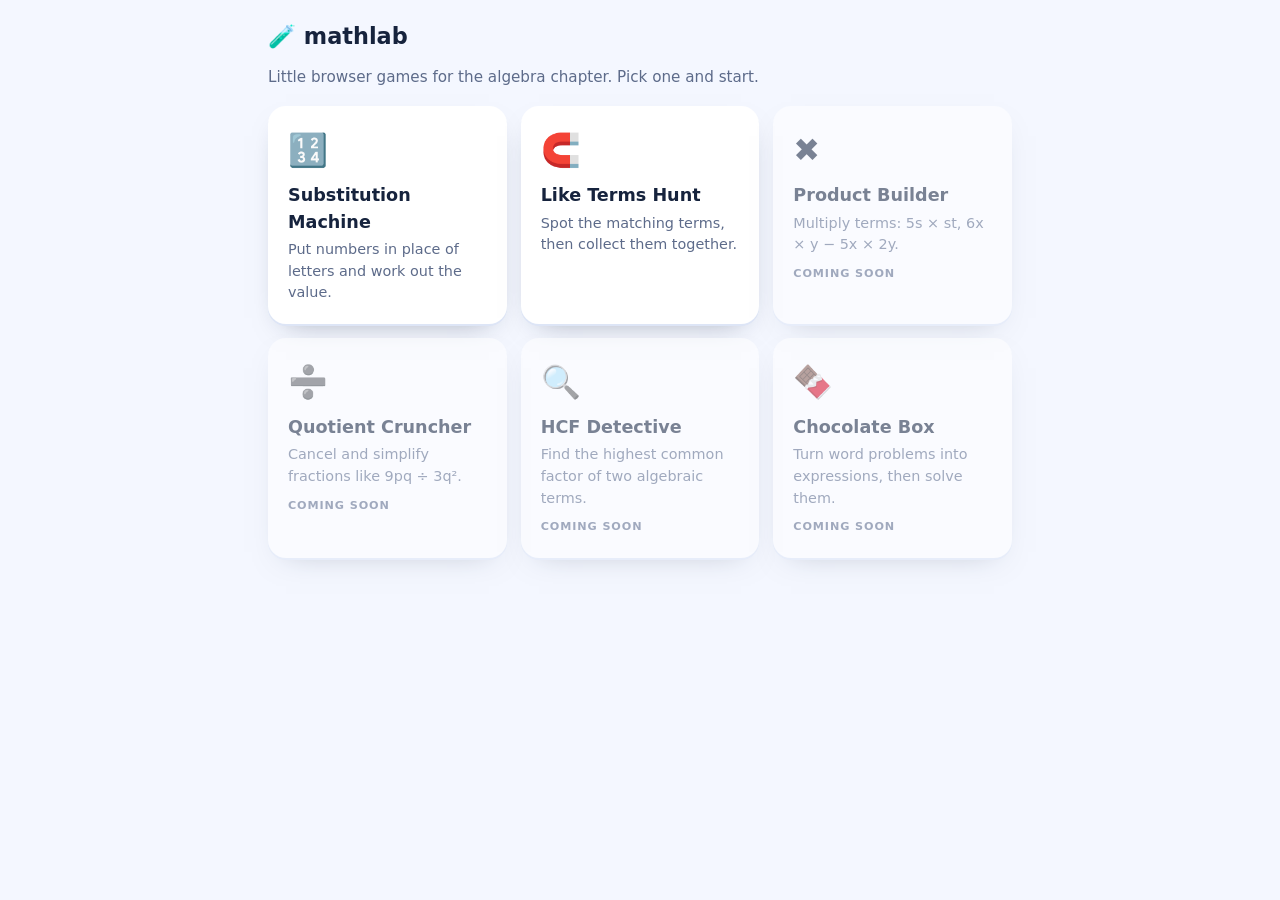
==== index.html @ 3dc661dd "feat: mathlab — browser algebra games for kids Static site, no build step. Hub plus two playable app" ====
<!doctype html>
<html lang="en">
<head>
<meta charset="utf-8">
<meta name="viewport" content="width=device-width, initial-scale=1">
<title>mathlab — algebra, but fun</title>
<link rel="stylesheet" href="shared/theme.css">
</head>
<body>
<main class="wrap">
  <div class="topbar">
    <h1>🧪 mathlab</h1>
    <p class="tagline">Little browser games for the algebra chapter. Pick one and start.</p>
  </div>

  <div class="grid">
    <a class="tile" href="apps/substitution.html">
      <span class="emoji">🔢</span>
      <h2>Substitution Machine</h2>
      <p>Put numbers in place of letters and work out the value.</p>
    </a>

    <a class="tile" href="apps/like-terms.html">
      <span class="emoji">🧲</span>
      <h2>Like Terms Hunt</h2>
      <p>Spot the matching terms, then collect them together.</p>
    </a>

    <a class="tile soon" href="#">
      <span class="emoji">✖️</span>
      <h2>Product Builder</h2>
      <p>Multiply terms: 5s × st, 6x × y − 5x × 2y.</p>
    </a>

    <a class="tile soon" href="#">
      <span class="emoji">➗</span>
      <h2>Quotient Cruncher</h2>
      <p>Cancel and simplify fractions like 9pq ÷ 3q².</p>
    </a>

    <a class="tile soon" href="#">
      <span class="emoji">🔍</span>
      <h2>HCF Detective</h2>
      <p>Find the highest common factor of two algebraic terms.</p>
    </a>

    <a class="tile soon" href="#">
      <span class="emoji">🍫</span>
      <h2>Chocolate Box</h2>
      <p>Turn word problems into expressions, then solve them.</p>
    </a>
  </div>
</main>
</body>
</html>
---- shared/theme.css ----
/* mathlab shared theme — bright, big, kid-friendly. No framework, no build. */

:root {
  --bg: #f4f7ff;
  --card: #ffffff;
  --ink: #16233d;
  --muted: #5d6b8a;
  --line: #dde5f6;
  --brand: #4f5bd5;
  --brand-soft: #eaecff;
  --good: #12a05c;
  --good-soft: #e2f7ec;
  --bad: #d94848;
  --bad-soft: #fdeaea;
  --warn: #e08a13;
  --warn-soft: #fdf2e0;
  --radius: 18px;
  --shadow: 0 2px 0 var(--line), 0 12px 28px -18px rgba(22, 35, 61, .5);
  --font: "Nunito", "Avenir Next", "Segoe UI", system-ui, sans-serif;
  --mono: "SF Mono", ui-monospace, "Cascadia Mono", Menlo, monospace;
}

* { box-sizing: border-box; }

body {
  margin: 0;
  background: var(--bg);
  color: var(--ink);
  font-family: var(--font);
  font-size: 17px;
  line-height: 1.5;
  -webkit-text-size-adjust: 100%;
}

.wrap {
  max-width: 780px;
  margin: 0 auto;
  padding: 20px 18px 64px;
}

/* ---------- top bar ---------- */

.topbar {
  display: flex;
  align-items: center;
  gap: 12px;
  flex-wrap: wrap;
  margin-bottom: 18px;
}

.topbar h1 {
  font-size: 1.4rem;
  margin: 0;
  flex: 1 1 auto;
}

.topbar .tagline {
  width: 100%;
  margin: 0;
  color: var(--muted);
  font-size: .95rem;
}

.back {
  color: var(--muted);
  text-decoration: none;
  font-weight: 700;
  padding: 6px 12px;
  border-radius: 999px;
  background: var(--card);
  box-shadow: var(--shadow);
}

.back:hover { color: var(--brand); }

/* ---------- scoreboard ---------- */

.scoreboard {
  display: flex;
  gap: 10px;
  margin-bottom: 16px;
}

.stat {
  flex: 1;
  background: var(--card);
  border-radius: var(--radius);
  box-shadow: var(--shadow);
  padding: 10px 14px;
  text-align: center;
}

.stat b {
  display: block;
  font-size: 1.5rem;
  line-height: 1.1;
  font-variant-numeric: tabular-nums;
}

.stat span {
  font-size: .75rem;
  text-transform: uppercase;
  letter-spacing: .08em;
  color: var(--muted);
  font-weight: 700;
}

/* ---------- cards ---------- */

.card {
  background: var(--card);
  border-radius: var(--radius);
  box-shadow: var(--shadow);
  padding: 22px;
  margin-bottom: 16px;
}

.prompt {
  font-size: 1.05rem;
  color: var(--muted);
  margin: 0 0 10px;
  font-weight: 700;
}

.question {
  font-size: clamp(1.7rem, 6vw, 2.4rem);
  font-weight: 800;
  letter-spacing: .01em;
  margin: 0;
  overflow-x: auto;
}

.question .var { font-style: italic; }

.given {
  display: flex;
  flex-wrap: wrap;
  gap: 8px;
  margin: 14px 0 0;
  padding: 0;
  list-style: none;
}

.given li {
  background: var(--brand-soft);
  color: var(--brand);
  font-weight: 800;
  padding: 6px 14px;
  border-radius: 999px;
  font-size: 1.05rem;
}

/* ---------- inputs / buttons ---------- */

.answer-row {
  display: flex;
  gap: 10px;
  margin-top: 18px;
  flex-wrap: wrap;
}

input[type="text"] {
  flex: 1 1 180px;
  min-width: 0;
  font: 800 1.5rem/1.2 var(--mono);
  padding: 12px 16px;
  border: 2px solid var(--line);
  border-radius: 14px;
  background: #fbfcff;
  color: var(--ink);
}

input[type="text"]:focus {
  outline: none;
  border-color: var(--brand);
}

button {
  font: 800 1rem var(--font);
  padding: 13px 22px;
  border: none;
  border-radius: 14px;
  background: var(--brand);
  color: #fff;
  cursor: pointer;
}

button:hover { filter: brightness(1.08); }
button:active { transform: translateY(1px); }
button:disabled { opacity: .45; cursor: not-allowed; }

button.ghost {
  background: var(--card);
  color: var(--muted);
  box-shadow: inset 0 0 0 2px var(--line);
}

/* ---------- term chips (tap-to-select games) ---------- */

.chips {
  display: flex;
  flex-wrap: wrap;
  gap: 10px;
  margin: 6px 0 0;
}

.chip {
  font: 800 1.35rem var(--font);
  padding: 10px 18px;
  border-radius: 14px;
  border: 2px solid var(--line);
  background: #fbfcff;
  color: var(--ink);
  cursor: pointer;
}

.chip[aria-pressed="true"] {
  border-color: var(--brand);
  background: var(--brand-soft);
  color: var(--brand);
}

.chip.target {
  border-color: var(--warn);
  background: var(--warn-soft);
  color: var(--warn);
  cursor: default;
  animation: glow 1.4s ease-in-out infinite;
}

.chip.hit { border-color: var(--good); background: var(--good-soft); color: var(--good); }
.chip.miss { border-color: var(--bad); background: var(--bad-soft); color: var(--bad); }

@keyframes glow {
  0%, 100% { box-shadow: 0 0 0 0 rgba(224, 138, 19, .45); }
  50% { box-shadow: 0 0 0 8px rgba(224, 138, 19, 0); }
}

@media (prefers-reduced-motion: reduce) {
  .chip.target { animation: none; }
}

/* ---------- feedback ---------- */

.feedback {
  border-radius: var(--radius);
  padding: 16px 20px;
  font-weight: 700;
  margin-bottom: 16px;
}

.feedback[hidden] { display: none; }
.feedback.good { background: var(--good-soft); color: var(--good); }
.feedback.bad { background: var(--bad-soft); color: var(--bad); }
.feedback .why {
  display: block;
  font-weight: 600;
  color: var(--ink);
  margin-top: 6px;
  font-size: .95rem;
}

.hint {
  background: var(--warn-soft);
  color: var(--ink);
  border-radius: var(--radius);
  padding: 14px 20px;
  margin-bottom: 16px;
  font-size: .95rem;
}

.hint[hidden] { display: none; }
.hint b { color: var(--warn); }

/* ---------- level picker ---------- */

.levels {
  display: flex;
  gap: 8px;
  flex-wrap: wrap;
  margin-bottom: 16px;
}

.levels button {
  background: var(--card);
  color: var(--muted);
  box-shadow: var(--shadow);
  padding: 9px 16px;
  font-size: .9rem;
}

.levels button[aria-pressed="true"] {
  background: var(--brand);
  color: #fff;
}

/* ---------- hub grid ---------- */

.grid {
  display: grid;
  grid-template-columns: repeat(auto-fill, minmax(230px, 1fr));
  gap: 14px;
}

a.tile {
  display: block;
  text-decoration: none;
  color: inherit;
  background: var(--card);
  border-radius: var(--radius);
  box-shadow: var(--shadow);
  padding: 20px;
}

a.tile:hover { transform: translateY(-2px); }
a.tile .emoji { font-size: 2rem; display: block; }
a.tile h2 { font-size: 1.1rem; margin: 8px 0 4px; }
a.tile p { margin: 0; color: var(--muted); font-size: .9rem; }

.tile.soon {
  opacity: .55;
  pointer-events: none;
}

.tile.soon::after {
  content: "coming soon";
  display: inline-block;
  margin-top: 10px;
  font-size: .7rem;
  font-weight: 800;
  text-transform: uppercase;
  letter-spacing: .08em;
  color: var(--muted);
}

/* ---------- inline fractions ---------- */

.frac {
  display: inline-flex;
  flex-direction: column;
  align-items: center;
  vertical-align: middle;
  margin: 0 .18em;
  font-size: .78em;
  line-height: 1.15;
}

.frac .num { border-bottom: .09em solid currentColor; padding: 0 .3em .05em; }
.frac .den { padding: .05em .3em 0; }
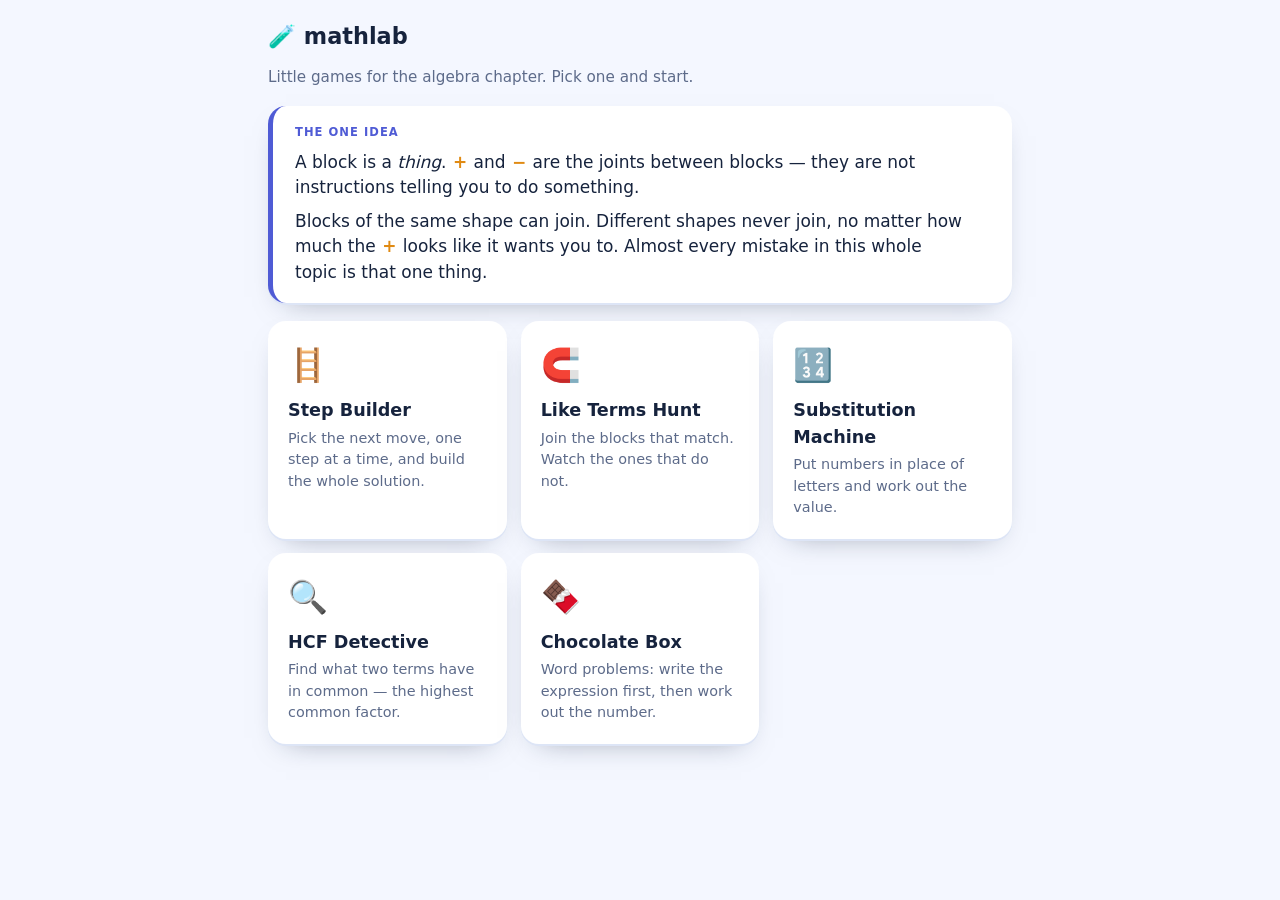
==== commit ee4c9430: "fix(hub): generate the project-root hub instead of hand-writing it The site root served a hand-writt" ====
--- a/index.html
+++ b/index.html
@@ -7,47 +7,47 @@
 <link rel="stylesheet" href="shared/theme.css">
 </head>
 <body>
+<!-- GENERATED by tools/bundle.mjs from the apps' own registrations. Do not edit by hand. -->
 <main class="wrap">
   <div class="topbar">
     <h1>🧪 mathlab</h1>
-    <p class="tagline">Little browser games for the algebra chapter. Pick one and start.</p>
+    <p class="tagline">Little games for the algebra chapter. Pick one and start.</p>
+  </div>
+
+  <div class="idea">
+    <b>The one idea</b>
+    <p>A block is a <em>thing</em>. <span class="op">+</span> and <span class="op">−</span> are the
+    joints between blocks — they are not instructions telling you to do something.</p>
+    <p>Blocks of the same shape can join. Different shapes never join, no matter how much
+    the <span class="op">+</span> looks like it wants you to. Almost every mistake in this
+    whole topic is that one thing.</p>
   </div>
 
   <div class="grid">
+    <a class="tile" href="apps/step-builder.html">
+      <span class="emoji">🪜</span>
+      <h2>Step Builder</h2>
+      <p>Pick the next move, one step at a time, and build the whole solution.</p>
+    </a>
+    <a class="tile" href="apps/like-terms.html">
+      <span class="emoji">🧲</span>
+      <h2>Like Terms Hunt</h2>
+      <p>Join the blocks that match. Watch the ones that do not.</p>
+    </a>
     <a class="tile" href="apps/substitution.html">
       <span class="emoji">🔢</span>
       <h2>Substitution Machine</h2>
       <p>Put numbers in place of letters and work out the value.</p>
     </a>
-
-    <a class="tile" href="apps/like-terms.html">
-      <span class="emoji">🧲</span>
-      <h2>Like Terms Hunt</h2>
-      <p>Spot the matching terms, then collect them together.</p>
-    </a>
-
-    <a class="tile soon" href="#">
-      <span class="emoji">✖️</span>
-      <h2>Product Builder</h2>
-      <p>Multiply terms: 5s × st, 6x × y − 5x × 2y.</p>
-    </a>
-
-    <a class="tile soon" href="#">
-      <span class="emoji">➗</span>
-      <h2>Quotient Cruncher</h2>
-      <p>Cancel and simplify fractions like 9pq ÷ 3q².</p>
-    </a>
-
-    <a class="tile soon" href="#">
+    <a class="tile" href="apps/hcf-detective.html">
       <span class="emoji">🔍</span>
       <h2>HCF Detective</h2>
-      <p>Find the highest common factor of two algebraic terms.</p>
+      <p>Find what two terms have in common — the highest common factor.</p>
     </a>
-
-    <a class="tile soon" href="#">
+    <a class="tile" href="apps/chocolate-box.html">
       <span class="emoji">🍫</span>
       <h2>Chocolate Box</h2>
-      <p>Turn word problems into expressions, then solve them.</p>
+      <p>Word problems: write the expression first, then work out the number.</p>
     </a>
   </div>
 </main>
--- a/shared/theme.css
+++ b/shared/theme.css
@@ -14,8 +14,13 @@
   --bad-soft: #fdeaea;
   --warn: #e08a13;
   --warn-soft: #fdf2e0;
+  --field: #fbfcff;
+  --on-brand: #ffffff;
+  --shadow-tint: rgba(22, 35, 61, .5);
+  --glow-on: rgba(224, 138, 19, .45);
+  --glow-off: rgba(224, 138, 19, 0);
   --radius: 18px;
-  --shadow: 0 2px 0 var(--line), 0 12px 28px -18px rgba(22, 35, 61, .5);
+  --shadow: 0 2px 0 var(--line), 0 12px 28px -18px var(--shadow-tint);
   --font: "Nunito", "Avenir Next", "Segoe UI", system-ui, sans-serif;
   --mono: "SF Mono", ui-monospace, "Cascadia Mono", Menlo, monospace;
 }
@@ -166,7 +171,7 @@
   padding: 12px 16px;
   border: 2px solid var(--line);
   border-radius: 14px;
-  background: #fbfcff;
+  background: var(--field);
   color: var(--ink);
 }
 
@@ -181,7 +186,7 @@
   border: none;
   border-radius: 14px;
   background: var(--brand);
-  color: #fff;
+  color: var(--on-brand);
   cursor: pointer;
 }
 
@@ -209,7 +214,7 @@
   padding: 10px 18px;
   border-radius: 14px;
   border: 2px solid var(--line);
-  background: #fbfcff;
+  background: var(--field);
   color: var(--ink);
   cursor: pointer;
 }
@@ -232,8 +237,8 @@
 .chip.miss { border-color: var(--bad); background: var(--bad-soft); color: var(--bad); }
 
 @keyframes glow {
-  0%, 100% { box-shadow: 0 0 0 0 rgba(224, 138, 19, .45); }
-  50% { box-shadow: 0 0 0 8px rgba(224, 138, 19, 0); }
+  0%, 100% { box-shadow: 0 0 0 0 var(--glow-on); }
+  50% { box-shadow: 0 0 0 8px var(--glow-off); }
 }
 
 @media (prefers-reduced-motion: reduce) {
@@ -291,7 +296,7 @@
 
 .levels button[aria-pressed="true"] {
   background: var(--brand);
-  color: #fff;
+  color: var(--on-brand);
 }
 
 /* ---------- hub grid ---------- */
@@ -317,21 +322,6 @@
 a.tile h2 { font-size: 1.1rem; margin: 8px 0 4px; }
 a.tile p { margin: 0; color: var(--muted); font-size: .9rem; }
 
-.tile.soon {
-  opacity: .55;
-  pointer-events: none;
-}
-
-.tile.soon::after {
-  content: "coming soon";
-  display: inline-block;
-  margin-top: 10px;
-  font-size: .7rem;
-  font-weight: 800;
-  text-transform: uppercase;
-  letter-spacing: .08em;
-  color: var(--muted);
-}
 
 /* ---------- inline fractions ---------- */
 
@@ -347,3 +337,410 @@
 
 .frac .num { border-bottom: .09em solid currentColor; padding: 0 .3em .05em; }
 .frac .den { padding: .05em .3em 0; }
+
+/* ---------- dark theme ----------
+   Only tokens are redefined; every component above styles through them. The bare :root
+   block holds the complete light palette, so the un-stamped "system" state resolves too. */
+
+@media (prefers-color-scheme: dark) {
+  :root:not([data-theme="light"]) {
+    --bg: #10141f;
+    --card: #1a2030;
+    --ink: #e8edf9;
+    --muted: #9aa8c4;
+    --line: #2b3550;
+    --brand: #8f9bff;
+    --brand-soft: #262f4d;
+    --good: #4fd396;
+    --good-soft: #1b3a2e;
+    --bad: #ff7d7d;
+    --bad-soft: #3d2226;
+    --warn: #f0ae4e;
+    --warn-soft: #3a2e1a;
+    --field: #141a28;
+    --on-brand: #10141f;
+    --shadow-tint: rgba(0, 0, 0, .75);
+    --glow-on: rgba(240, 174, 78, .4);
+    --glow-off: rgba(240, 174, 78, 0);
+  }
+}
+
+:root[data-theme="dark"] {
+  --bg: #10141f;
+  --card: #1a2030;
+  --ink: #e8edf9;
+  --muted: #9aa8c4;
+  --line: #2b3550;
+  --brand: #8f9bff;
+  --brand-soft: #262f4d;
+  --good: #4fd396;
+  --good-soft: #1b3a2e;
+  --bad: #ff7d7d;
+  --bad-soft: #3d2226;
+  --warn: #f0ae4e;
+  --warn-soft: #3a2e1a;
+  --field: #141a28;
+  --on-brand: #10141f;
+  --shadow-tint: rgba(0, 0, 0, .75);
+  --glow-on: rgba(240, 174, 78, .4);
+  --glow-off: rgba(240, 174, 78, 0);
+}
+
+/* ---------- expressions you can operate on ---------- */
+
+.expr {
+  display: flex;
+  flex-wrap: wrap;
+  align-items: center;
+  gap: 6px;
+  margin: 4px 0 18px;
+}
+
+/* The joint is the whole point: + and - are seams between blocks, not instructions. */
+.joint {
+  font: 800 1.6rem var(--font);
+  color: var(--muted);
+  padding: 0 2px;
+  transition: color .15s, transform .15s;
+}
+
+.joint.blocked {
+  color: var(--bad);
+  transform: scale(1.35);
+}
+
+.chip.picked {
+  border-color: var(--brand);
+  background: var(--brand-soft);
+  color: var(--brand);
+  transform: translateY(-3px);
+}
+
+.chip .coeff { font-variant-numeric: tabular-nums; }
+
+.chip.shake { animation: shake .34s; }
+
+@keyframes shake {
+  10%, 90% { transform: translateX(-2px); }
+  20%, 80% { transform: translateX(4px); }
+  30%, 50%, 70% { transform: translateX(-6px); }
+  40%, 60% { transform: translateX(6px); }
+}
+
+.chip.fused { animation: fuse .38s; }
+
+@keyframes fuse {
+  0% { transform: scale(1); }
+  45% { transform: scale(1.22); border-color: var(--good); }
+  100% { transform: scale(1); }
+}
+
+@media (prefers-reduced-motion: reduce) {
+  .chip.shake, .chip.fused { animation: none; }
+}
+
+/* why a move was refused, or what a merge just did */
+.why-line {
+  min-height: 1.5em;
+  font-weight: 700;
+  font-size: .95rem;
+  color: var(--muted);
+  margin: 0 0 12px;
+}
+
+.why-line.bad { color: var(--bad); }
+.why-line.good { color: var(--good); }
+
+/* the game -> paper bridge. Never let a round end without it. */
+.bridge {
+  background: var(--brand-soft);
+  border-radius: var(--radius);
+  padding: 14px 18px;
+  margin-top: 16px;
+}
+
+.bridge b {
+  display: block;
+  font-size: .72rem;
+  text-transform: uppercase;
+  letter-spacing: .09em;
+  color: var(--brand);
+  margin-bottom: 6px;
+}
+
+.bridge .written {
+  font-size: 1.25rem;
+  font-weight: 800;
+  color: var(--ink);
+  overflow-x: auto;
+}
+
+/* ---------- the one idea, stated once on the hub ---------- */
+
+.idea {
+  background: var(--card);
+  border-radius: var(--radius);
+  box-shadow: var(--shadow);
+  border-left: 5px solid var(--brand);
+  padding: 18px 22px;
+  margin-bottom: 18px;
+}
+
+.idea b {
+  display: block;
+  font-size: .72rem;
+  text-transform: uppercase;
+  letter-spacing: .09em;
+  color: var(--brand);
+  margin-bottom: 8px;
+}
+
+.idea p { margin: 0 0 8px; max-width: 62ch; }
+.idea p:last-child { margin-bottom: 0; }
+.idea em { font-style: italic; }
+
+.idea .op {
+  font-weight: 800;
+  color: var(--warn);
+  padding: 0 1px;
+}
+
+/* ---------- step builder ---------- */
+
+.chip-label {
+  display: inline-block;
+  font-size: .7rem;
+  font-weight: 800;
+  text-transform: uppercase;
+  letter-spacing: .09em;
+  color: var(--brand);
+  background: var(--brand-soft);
+  padding: 4px 12px;
+  border-radius: 999px;
+  margin: 0 0 14px;
+}
+
+/* the working builds downwards — this is the thing she takes to paper */
+ol.working {
+  list-style: none;
+  margin: 0 0 14px;
+  padding: 0;
+  display: flex;
+  flex-direction: column;
+  gap: 6px;
+}
+
+ol.working li {
+  font-size: 1.35rem;
+  font-weight: 800;
+  color: var(--muted);
+  padding: 6px 12px;
+  border-left: 3px solid var(--line);
+  overflow-x: auto;
+}
+
+ol.working li.now {
+  color: var(--ink);
+  border-left-color: var(--brand);
+  font-size: clamp(1.5rem, 5.5vw, 2rem);
+}
+
+.moves {
+  display: flex;
+  flex-wrap: wrap;
+  gap: 10px;
+  margin-top: 4px;
+}
+
+button.move {
+  background: var(--card);
+  color: var(--ink);
+  box-shadow: inset 0 0 0 2px var(--line), var(--shadow);
+  font-size: 1rem;
+  padding: 14px 20px;
+}
+
+button.move:hover { box-shadow: inset 0 0 0 2px var(--brand), var(--shadow); }
+
+button.move.done {
+  background: var(--good-soft);
+  color: var(--good);
+  box-shadow: inset 0 0 0 2px var(--good-soft), var(--shadow);
+}
+
+.bridge .process {
+  margin: 10px 0 0;
+  font-size: .9rem;
+  font-weight: 700;
+  color: var(--muted);
+}
+
+/* ---------- banned values: the second half of a fraction question ---------- */
+
+.banned {
+  background: var(--warn-soft);
+  border-radius: var(--radius);
+  padding: 16px 20px;
+  margin-top: 16px;
+}
+
+.banned b {
+  display: block;
+  font-size: .72rem;
+  text-transform: uppercase;
+  letter-spacing: .09em;
+  color: var(--warn);
+  margin-bottom: 6px;
+}
+
+.banned p { margin: 0 0 12px; font-size: .95rem; }
+.banned .chips { margin: 0; }
+.banned .chip { font-size: 1.1rem; padding: 8px 14px; }
+.banned .answer-row { margin-top: 14px; }
+.banned .why-line { margin: 10px 0 0; }
+
+/* ---------- HCF pieces + word-problem options ---------- */
+
+.piece-label {
+  font-size: .78rem;
+  font-weight: 800;
+  text-transform: uppercase;
+  letter-spacing: .07em;
+  color: var(--muted);
+  margin: 0 0 8px;
+}
+
+.hcf-and {
+  display: inline-block;
+  font-size: .8rem;
+  font-weight: 800;
+  text-transform: uppercase;
+  letter-spacing: .08em;
+  color: var(--muted);
+  margin: 0 14px;
+  vertical-align: middle;
+}
+
+.chip.quiet {
+  opacity: .7;
+  cursor: default;
+  border-style: dashed;
+}
+
+.chips + .piece-label { margin-top: 20px; }
+
+.options {
+  display: flex;
+  flex-direction: column;
+  gap: 10px;
+  margin-bottom: 4px;
+}
+
+button.option {
+  text-align: left;
+  font: 800 1.25rem var(--font);
+  background: var(--card);
+  color: var(--ink);
+  box-shadow: inset 0 0 0 2px var(--line), var(--shadow);
+  padding: 15px 20px;
+}
+
+button.option:hover:not(:disabled) { box-shadow: inset 0 0 0 2px var(--brand), var(--shadow); }
+button.option.hit { box-shadow: inset 0 0 0 2px var(--good); background: var(--good-soft); color: var(--good); }
+button.option.miss { box-shadow: inset 0 0 0 2px var(--bad); background: var(--bad-soft); color: var(--bad); }
+button.option:disabled { opacity: 1; }
+
+/* the story sits in the prompt slot and needs room to breathe */
+.prompt { line-height: 1.55; }
+
+/* ---------- predict the result ---------- */
+
+.predict {
+  background: var(--brand-soft);
+  border-radius: var(--radius);
+  padding: 16px 20px;
+  margin-bottom: 14px;
+}
+
+.predict b {
+  display: block;
+  font-size: .72rem;
+  text-transform: uppercase;
+  letter-spacing: .09em;
+  color: var(--brand);
+  margin-bottom: 10px;
+}
+
+.predict .options { gap: 8px; }
+.predict button.option { font-size: 1.15rem; padding: 13px 18px; }
+
+/* ==================================================================
+   Phones. Measured at 390–500px: the level picker wrapped to two or
+   three rows and the scoreboard took another 64px, so 44% of the
+   screen was gone before any maths appeared, and every tap target was
+   35–37px against the 44px guideline. The maths is the point; the
+   chrome around it gets out of the way.
+   ================================================================== */
+
+@media (max-width: 620px) {
+  .wrap { padding: 12px 14px 56px; }
+
+  .topbar { gap: 8px; margin-bottom: 12px; }
+  .topbar h1 { font-size: 1.15rem; }
+  .topbar .tagline { font-size: .88rem; }
+
+  /* one swipeable row instead of three stacked ones */
+  .levels {
+    flex-wrap: nowrap;
+    overflow-x: auto;
+    scroll-snap-type: x proximity;
+    -webkit-overflow-scrolling: touch;
+    scrollbar-width: none;
+    /* No full-bleed negative margin: it makes the strip wider than the viewport, and the
+       whole page then scrolls sideways instead of just the strip. */
+    margin: 0 0 12px;
+    padding: 2px 0 6px;
+  }
+
+  .levels::-webkit-scrollbar { display: none; }
+
+  .levels button {
+    flex: 0 0 auto;
+    scroll-snap-align: start;
+    min-height: 44px;
+  }
+
+  /* the score is not the point — keep it, shrink it */
+  .scoreboard { gap: 6px; margin-bottom: 12px; }
+  .stat { padding: 7px 8px; }
+  .stat b { font-size: 1.15rem; }
+  .stat span { font-size: .6rem; letter-spacing: .06em; }
+
+  .card { padding: 16px 15px; }
+  .prompt { font-size: .98rem; }
+
+  /* everything you tap clears 44px */
+  button,
+  .back { min-height: 46px; display: inline-flex; align-items: center; justify-content: center; }
+  .chip { min-height: 44px; display: inline-flex; align-items: center; }
+  button.move { width: 100%; }
+  .moves { gap: 8px; }
+
+  ol.working li { font-size: 1.15rem; padding: 4px 10px; }
+  ol.working li.now { font-size: clamp(1.4rem, 7vw, 1.9rem); }
+
+  .bridge, .banned, .predict, .idea { padding: 14px 16px; }
+  .bridge .written { font-size: 1.05rem; }
+
+  .feedback, .hint { padding: 13px 16px; }
+  .answer-row { margin-top: 14px; }
+  input[type="text"] { font-size: 1.25rem; min-height: 48px; }
+}
+
+/* very narrow: give the maths every pixel it can have */
+@media (max-width: 400px) {
+  .wrap { padding: 10px 12px 56px; }
+  .stat b { font-size: 1rem; }
+  .question { font-size: clamp(1.45rem, 8vw, 1.9rem); }
+  button.option { font-size: 1.05rem; padding: 13px 14px; }
+}
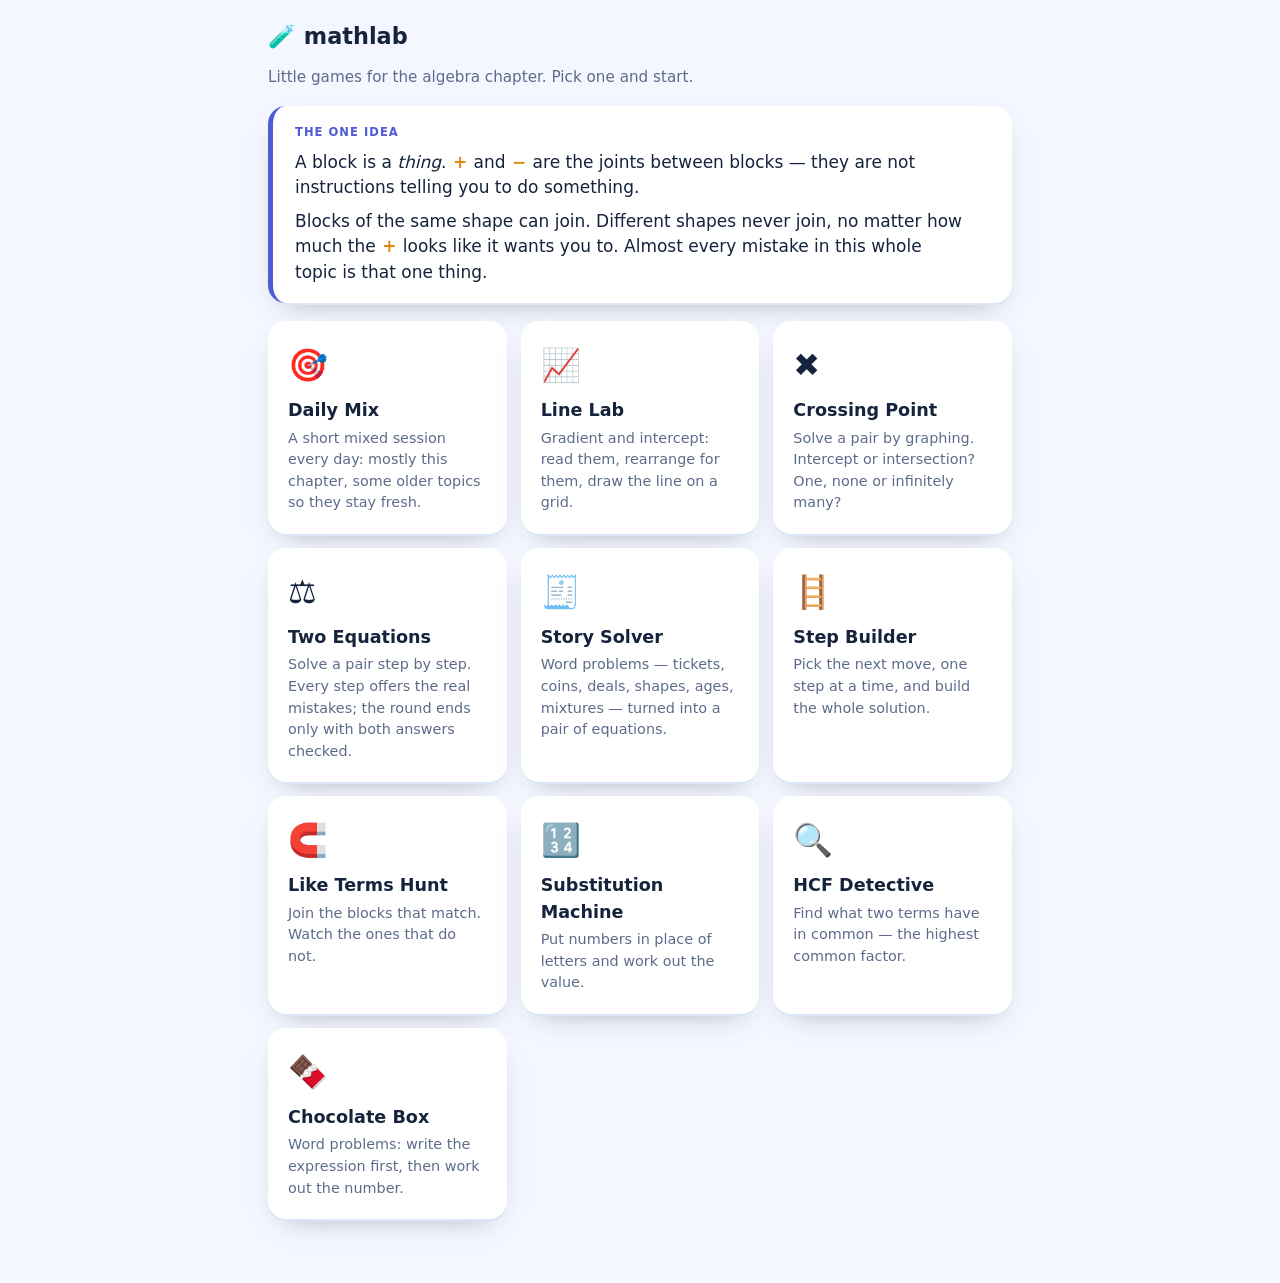
==== commit be014461: "feat: simultaneous equations chapter — four apps, a daily mix, and a report Line Lab, Crossing Point" ====
--- a/index.html
+++ b/index.html
@@ -24,6 +24,31 @@
   </div>
 
   <div class="grid">
+    <a class="tile" href="apps/daily-mix.html">
+      <span class="emoji">🎯</span>
+      <h2>Daily Mix</h2>
+      <p>A short mixed session every day: mostly this chapter, some older topics so they stay fresh.</p>
+    </a>
+    <a class="tile" href="apps/line-lab.html">
+      <span class="emoji">📈</span>
+      <h2>Line Lab</h2>
+      <p>Gradient and intercept: read them, rearrange for them, draw the line on a grid.</p>
+    </a>
+    <a class="tile" href="apps/crossing.html">
+      <span class="emoji">✖️</span>
+      <h2>Crossing Point</h2>
+      <p>Solve a pair by graphing. Intercept or intersection? One, none or infinitely many?</p>
+    </a>
+    <a class="tile" href="apps/two-equations.html">
+      <span class="emoji">⚖️</span>
+      <h2>Two Equations</h2>
+      <p>Solve a pair step by step. Every step offers the real mistakes; the round ends only with both answers checked.</p>
+    </a>
+    <a class="tile" href="apps/story-solver.html">
+      <span class="emoji">🧾</span>
+      <h2>Story Solver</h2>
+      <p>Word problems — tickets, coins, deals, shapes, ages, mixtures — turned into a pair of equations.</p>
+    </a>
     <a class="tile" href="apps/step-builder.html">
       <span class="emoji">🪜</span>
       <h2>Step Builder</h2>
--- a/shared/theme.css
+++ b/shared/theme.css
@@ -27,6 +27,10 @@
 
 * { box-sizing: border-box; }
 
+/* The phone layout gives every button display: inline-flex, which beats the browser's own
+   [hidden] rule — so "Next question" showed before she had answered. Hidden means hidden. */
+[hidden] { display: none !important; }
+
 body {
   margin: 0;
   background: var(--bg);
@@ -724,6 +728,9 @@
   .back { min-height: 46px; display: inline-flex; align-items: center; justify-content: center; }
   .chip { min-height: 44px; display: inline-flex; align-items: center; }
   button.move { width: 100%; }
+  /* inline-flex turns every bit of maths markup into a flex item and eats the spaces
+     between them: "2x − 6y = 6" rendered as "2x− 6y= 6". Options hold maths — keep them block. */
+  button.option { display: block; }
   .moves { gap: 8px; }
 
   ol.working li { font-size: 1.15rem; padding: 4px 10px; }
@@ -744,3 +751,174 @@
   .question { font-size: clamp(1.45rem, 8vw, 1.9rem); }
   button.option { font-size: 1.05rem; padding: 13px 14px; }
 }
+
+/* ==================================================================
+   Simultaneous equations chapter: grid, keypad, goal banner, stories.
+   ================================================================== */
+
+/* ---------- coordinate grid ---------- */
+
+.grid-wrap { margin: 4px auto 10px; max-width: 440px; }
+
+.grid-readout {
+  text-align: center;
+  font: 700 .9rem var(--font);
+  color: var(--muted);
+  min-height: 1.6em;
+  margin-bottom: 4px;
+  font-variant-numeric: tabular-nums;
+}
+
+.grid-readout.live { color: var(--brand); font: 800 1.6rem var(--mono); }
+
+.grid-svg {
+  display: block;
+  width: 100%;
+  height: auto;
+  user-select: none;
+  -webkit-user-select: none;
+  -webkit-touch-callout: none;
+}
+
+/* only a grid that wants taps swallows the touch — elsewhere the page still scrolls */
+.grid-svg.tappable { touch-action: none; cursor: crosshair; }
+
+.g-bg { fill: var(--field); }
+.g-grid { stroke: var(--line); stroke-width: 1.2; }
+.g-axis { stroke: var(--muted); stroke-width: 2.4; }
+.g-tick { fill: var(--muted); font-family: var(--font); font-weight: 700; }
+.g-name { fill: var(--ink); font: italic 800 18px var(--font); }
+.g-label { font: 800 17px var(--font); paint-order: stroke; stroke: var(--field); stroke-width: 5px; }
+
+.g-line line { stroke-width: 4.5; stroke-linecap: round; }
+.g-line-a line { stroke: var(--brand); }
+.g-line-a .g-label { fill: var(--brand); }
+.g-line-b line { stroke: var(--warn); }
+.g-line-b .g-label { fill: var(--warn); }
+.g-line-user line { stroke: var(--ink); }
+.g-line-good line { stroke: var(--good); }
+.g-line-bad line { stroke: var(--bad); }
+.g-line-ghost line { stroke: var(--good); opacity: .55; }
+.g-dashed line { stroke-dasharray: 10 8; }
+
+.g-pt circle { stroke: var(--field); stroke-width: 3; }
+.g-pt-user circle { fill: var(--ink); }
+.g-pt-good circle { fill: var(--good); }
+.g-pt-bad circle { fill: var(--bad); }
+.g-pt-given circle { fill: var(--brand); }
+.g-pt-hot circle { fill: var(--warn); }
+.g-pt-hot { animation: pulse 1.3s ease-in-out infinite; transform-box: fill-box; transform-origin: center; }
+.g-pt .g-label { fill: var(--ink); }
+
+@keyframes pulse { 50% { transform: scale(1.35); } }
+@media (prefers-reduced-motion: reduce) { .g-pt-hot { animation: none; } }
+
+.g-cross line { stroke: var(--brand); stroke-width: 1.5; stroke-dasharray: 4 5; }
+.g-cross circle { fill: none; stroke: var(--brand); stroke-width: 3; }
+
+/* equation chips that say which colour is which line */
+.eqs { display: flex; flex-direction: column; gap: 6px; margin: 2px 0 10px; }
+.eqn {
+  font-size: clamp(1.15rem, 4.8vw, 1.45rem);
+  font-weight: 800;
+  padding: 6px 12px;
+  border-radius: 12px;
+  background: var(--field);
+  border-left: 5px solid var(--line);
+  overflow-x: auto;
+}
+.eqn.a { border-left-color: var(--brand); }
+.eqn.b { border-left-color: var(--warn); }
+.eqn .tag { color: var(--muted); font-size: .8em; margin-right: 8px; }
+
+/* ---------- goal banner: the finish line stays on screen ---------- */
+
+.goal {
+  display: flex;
+  flex-wrap: wrap;
+  gap: 6px 14px;
+  align-items: center;
+  background: var(--warn-soft);
+  border-radius: 12px;
+  padding: 8px 12px;
+  margin: 0 0 12px;
+  font-weight: 800;
+}
+.goal b {
+  font-size: .7rem;
+  text-transform: uppercase;
+  letter-spacing: .09em;
+  color: var(--warn);
+}
+.goal .slot { font-size: 1.1rem; color: var(--ink); }
+.goal .slot.done { color: var(--good); }
+
+/* ---------- typed answers with an on-screen keypad ---------- */
+
+.fields { display: flex; flex-direction: column; gap: 8px; margin: 6px 0 8px; }
+.field { display: flex; align-items: center; gap: 10px; }
+.field label { font-weight: 800; font-size: 1.15rem; min-width: 2.2em; text-align: right; }
+.field label.long { min-width: 6.4em; text-align: left; flex: 0 0 auto; font-size: 1rem; white-space: nowrap; }
+.field input[type="text"] { flex: 1 1 auto; font-size: 1.3rem; padding: 10px 14px; }
+.field input.on { border-color: var(--brand); }
+.field input.wrong { border-color: var(--bad); background: var(--bad-soft); }
+.field input.right { border-color: var(--good); background: var(--good-soft); }
+.field .unit { color: var(--muted); font-weight: 700; }
+
+.keypad {
+  display: grid;
+  grid-template-columns: repeat(6, 1fr);
+  gap: 6px;
+  margin: 8px 0 4px;
+}
+.keypad button {
+  padding: 0;
+  min-height: 46px;
+  font: 800 1.2rem var(--font);
+  background: var(--card);
+  color: var(--ink);
+  box-shadow: inset 0 0 0 2px var(--line);
+}
+.keypad button.wide { grid-column: span 2; }
+.keypad button.k-var { font-style: italic; color: var(--brand); }
+.keypad button.k-del { color: var(--bad); }
+
+/* ---------- multi-step rounds ---------- */
+
+.step-prompt { font-weight: 800; margin: 4px 0 10px; }
+ol.working li .tag { font-size: .7em; color: var(--muted); margin-right: 8px; font-weight: 700; }
+.letters { display: flex; flex-wrap: wrap; gap: 6px; margin: 0 0 10px; }
+.letters span {
+  background: var(--brand-soft);
+  color: var(--ink);
+  padding: 4px 12px;
+  border-radius: 999px;
+  font-size: .92rem;
+  font-weight: 700;
+}
+.story { font-size: 1.08rem; line-height: 1.6; margin: 0 0 12px; }
+.story b { color: var(--brand); }
+.checks { font-size: .98rem; font-weight: 700; margin: 8px 0 0; }
+.checks div { padding: 2px 0; }
+.checks .ok { color: var(--good); }
+.checks .no { color: var(--bad); }
+.kind-blurb { display: block; font-size: .85rem; font-weight: 600; color: var(--muted); margin-top: 2px; }
+.figure { display: block; max-width: 300px; width: 100%; margin: 0 auto 12px; }
+.figure text { font: 700 15px var(--font); fill: var(--ink); }
+.figure .shape { fill: var(--brand-soft); stroke: var(--brand); stroke-width: 3; }
+.figure .tick { stroke: var(--brand); stroke-width: 3; }
+
+/* ---------- report ---------- */
+
+.report h3 { margin: 18px 0 8px; font-size: 1rem; }
+.report table { width: 100%; border-collapse: collapse; font-size: .95rem; }
+.report td, .report th { padding: 6px 4px; border-bottom: 1px solid var(--line); text-align: left; }
+.report td.n { text-align: right; font-variant-numeric: tabular-nums; font-weight: 800; }
+.report .bar { height: 8px; border-radius: 4px; background: var(--brand); }
+.summary-big { font-size: 2.2rem; font-weight: 800; margin: 4px 0; }
+
+@media (max-width: 620px) {
+  .keypad button { min-height: 46px; font-size: 1.15rem; }
+  .story { font-size: 1rem; }
+  .goal .slot { font-size: 1rem; }
+}
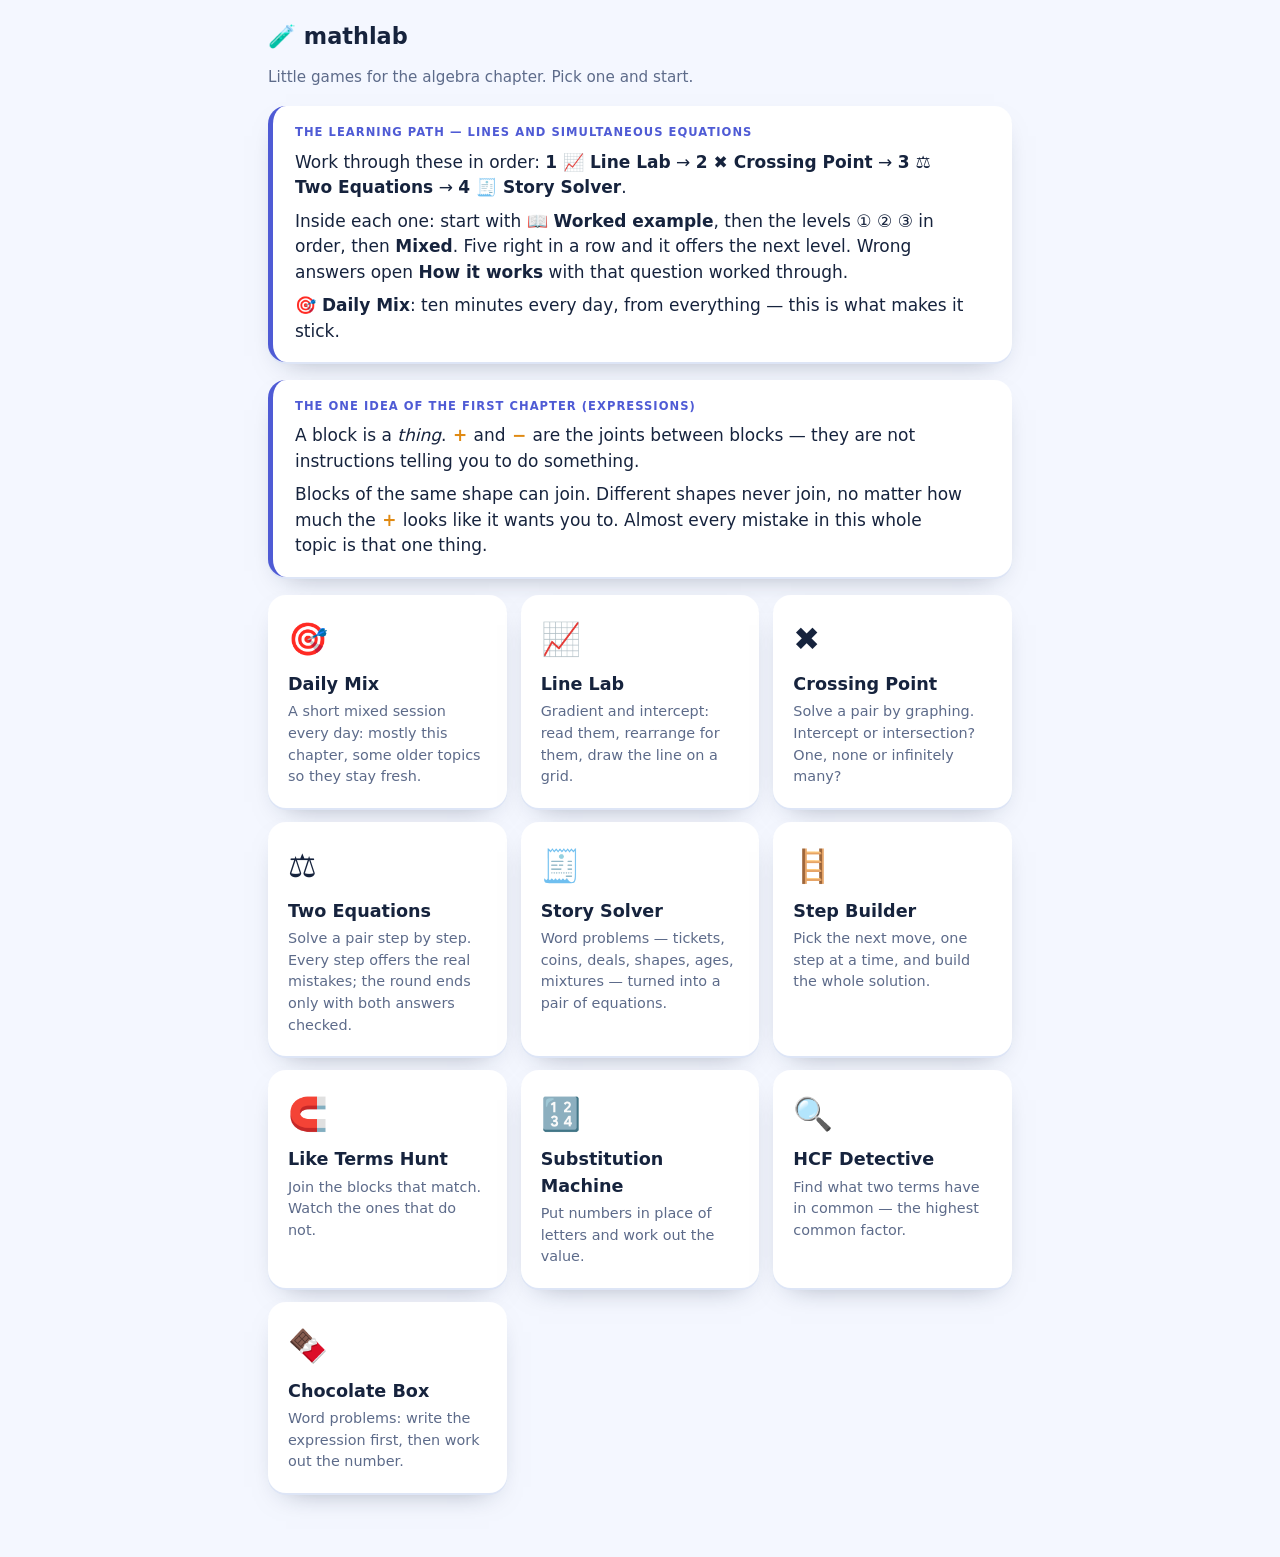
==== commit d34464e5: "feat(learning): every answer explains itself, worked examples, a learning path - A right pick shows " ====
--- a/index.html
+++ b/index.html
@@ -4,7 +4,7 @@
 <meta charset="utf-8">
 <meta name="viewport" content="width=device-width, initial-scale=1">
 <title>mathlab — algebra, but fun</title>
-<link rel="stylesheet" href="shared/theme.css">
+<link rel="stylesheet" href="shared/theme.css?v=1129e16b">
 </head>
 <body>
 <!-- GENERATED by tools/bundle.mjs from the apps' own registrations. Do not edit by hand. -->
@@ -14,8 +14,17 @@
     <p class="tagline">Little games for the algebra chapter. Pick one and start.</p>
   </div>
 
+  <div class="idea path">
+    <b>The learning path — lines and simultaneous equations</b>
+    <p>Work through these in order: <strong>1 📈 Line Lab</strong> → <strong>2 ✖️ Crossing Point</strong> →
+    <strong>3 ⚖️ Two Equations</strong> → <strong>4 🧾 Story Solver</strong>.</p>
+    <p>Inside each one: start with <strong>📖 Worked example</strong>, then the levels ① ② ③ in order, then <strong>Mixed</strong>.
+    Five right in a row and it offers the next level. Wrong answers open <strong>How it works</strong> with that question worked through.</p>
+    <p><strong>🎯 Daily Mix</strong>: ten minutes every day, from everything — this is what makes it stick.</p>
+  </div>
+
   <div class="idea">
-    <b>The one idea</b>
+    <b>The one idea of the first chapter (expressions)</b>
     <p>A block is a <em>thing</em>. <span class="op">+</span> and <span class="op">−</span> are the
     joints between blocks — they are not instructions telling you to do something.</p>
     <p>Blocks of the same shape can join. Different shapes never join, no matter how much
--- a/shared/theme.css
+++ b/shared/theme.css
@@ -922,3 +922,37 @@
   .story { font-size: 1rem; }
   .goal .slot { font-size: 1rem; }
 }
+
+.opt-body { display: block; }
+
+/* ---------- explanations ---------- */
+
+details.explain {
+  margin-top: 12px;
+  background: var(--card);
+  color: var(--ink);
+  border-radius: 12px;
+  padding: 10px 14px;
+  font-weight: 600;
+}
+details.explain summary {
+  cursor: pointer;
+  font-weight: 800;
+  color: var(--brand);
+  min-height: 32px;
+  display: flex;
+  align-items: center;
+}
+.explain-body { margin-top: 8px; line-height: 1.6; font-size: .98rem; }
+.explain-body ol { margin: 6px 0 0; padding-left: 1.2em; }
+.explain-body li { margin: 4px 0; }
+.explain-body .m { font-weight: 800; white-space: nowrap; }
+
+button.continue { background: var(--good); color: var(--on-brand); }
+
+.worked { margin: 4px 0 6px; }
+.worked-title { display: block; margin-bottom: 8px; }
+ol.worked-steps { margin: 0; padding-left: 1.4em; display: flex; flex-direction: column; gap: 12px; }
+ol.worked-steps li { padding-left: 4px; }
+.w-line { font-size: 1.25rem; font-weight: 800; overflow-x: auto; }
+.w-why { color: var(--muted); font-weight: 600; font-size: .95rem; margin-top: 2px; }
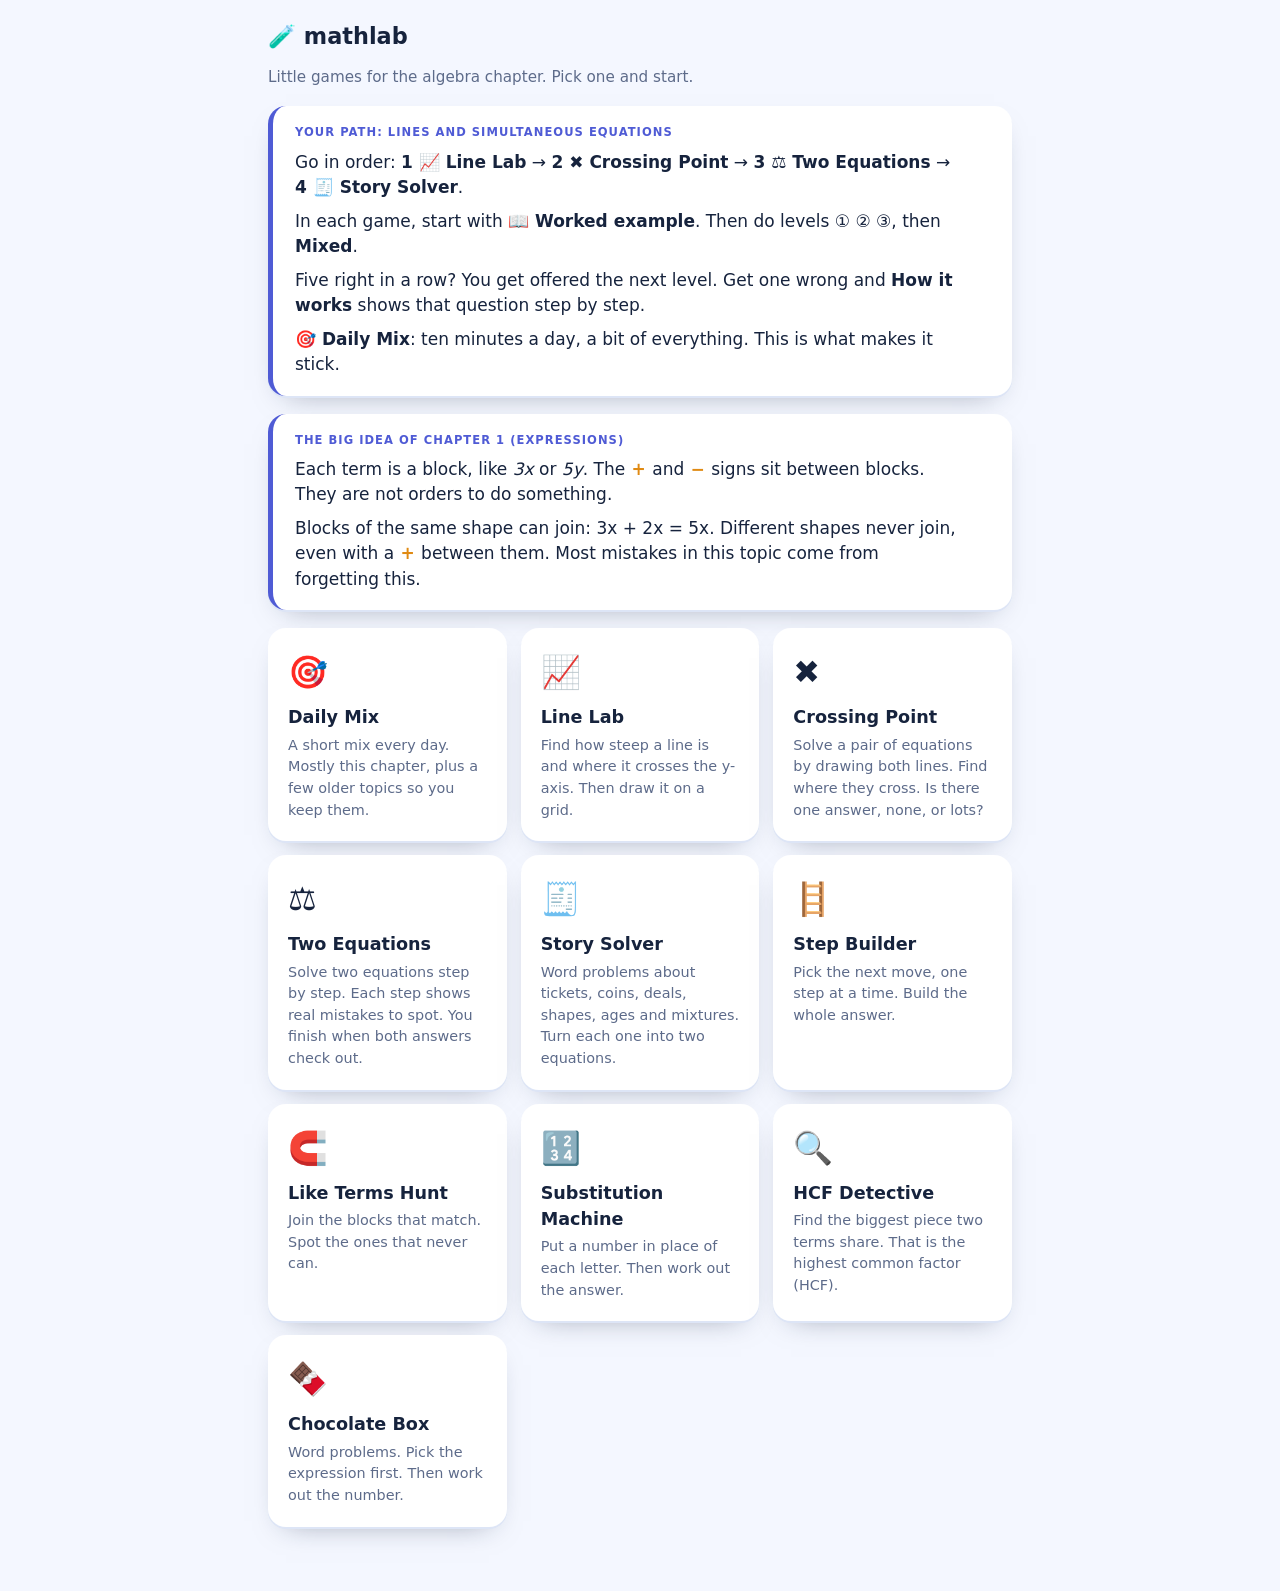
==== commit ef5417d6: "style: plain language everywhere a 14-year-old reads Every prompt, hint, story, feedback line and "H" ====
--- a/index.html
+++ b/index.html
@@ -15,73 +15,72 @@
   </div>
 
   <div class="idea path">
-    <b>The learning path — lines and simultaneous equations</b>
-    <p>Work through these in order: <strong>1 📈 Line Lab</strong> → <strong>2 ✖️ Crossing Point</strong> →
+    <b>Your path: lines and simultaneous equations</b>
+    <p>Go in order: <strong>1 📈 Line Lab</strong> → <strong>2 ✖️ Crossing Point</strong> →
     <strong>3 ⚖️ Two Equations</strong> → <strong>4 🧾 Story Solver</strong>.</p>
-    <p>Inside each one: start with <strong>📖 Worked example</strong>, then the levels ① ② ③ in order, then <strong>Mixed</strong>.
-    Five right in a row and it offers the next level. Wrong answers open <strong>How it works</strong> with that question worked through.</p>
-    <p><strong>🎯 Daily Mix</strong>: ten minutes every day, from everything — this is what makes it stick.</p>
+    <p>In each game, start with <strong>📖 Worked example</strong>. Then do levels ① ② ③, then <strong>Mixed</strong>.</p>
+    <p>Five right in a row? You get offered the next level. Get one wrong and <strong>How it works</strong> shows that question step by step.</p>
+    <p><strong>🎯 Daily Mix</strong>: ten minutes a day, a bit of everything. This is what makes it stick.</p>
   </div>
 
   <div class="idea">
-    <b>The one idea of the first chapter (expressions)</b>
-    <p>A block is a <em>thing</em>. <span class="op">+</span> and <span class="op">−</span> are the
-    joints between blocks — they are not instructions telling you to do something.</p>
-    <p>Blocks of the same shape can join. Different shapes never join, no matter how much
-    the <span class="op">+</span> looks like it wants you to. Almost every mistake in this
-    whole topic is that one thing.</p>
+    <b>The big idea of chapter 1 (expressions)</b>
+    <p>Each term is a block, like <em>3x</em> or <em>5y</em>. The <span class="op">+</span> and <span class="op">−</span>
+    signs sit between blocks. They are not orders to do something.</p>
+    <p>Blocks of the same shape can join: 3x + 2x = 5x. Different shapes never join, even with a
+    <span class="op">+</span> between them. Most mistakes in this topic come from forgetting this.</p>
   </div>
 
   <div class="grid">
     <a class="tile" href="apps/daily-mix.html">
       <span class="emoji">🎯</span>
       <h2>Daily Mix</h2>
-      <p>A short mixed session every day: mostly this chapter, some older topics so they stay fresh.</p>
+      <p>A short mix every day. Mostly this chapter, plus a few older topics so you keep them.</p>
     </a>
     <a class="tile" href="apps/line-lab.html">
       <span class="emoji">📈</span>
       <h2>Line Lab</h2>
-      <p>Gradient and intercept: read them, rearrange for them, draw the line on a grid.</p>
+      <p>Find how steep a line is and where it crosses the y-axis. Then draw it on a grid.</p>
     </a>
     <a class="tile" href="apps/crossing.html">
       <span class="emoji">✖️</span>
       <h2>Crossing Point</h2>
-      <p>Solve a pair by graphing. Intercept or intersection? One, none or infinitely many?</p>
+      <p>Solve a pair of equations by drawing both lines. Find where they cross. Is there one answer, none, or lots?</p>
     </a>
     <a class="tile" href="apps/two-equations.html">
       <span class="emoji">⚖️</span>
       <h2>Two Equations</h2>
-      <p>Solve a pair step by step. Every step offers the real mistakes; the round ends only with both answers checked.</p>
+      <p>Solve two equations step by step. Each step shows real mistakes to spot. You finish when both answers check out.</p>
     </a>
     <a class="tile" href="apps/story-solver.html">
       <span class="emoji">🧾</span>
       <h2>Story Solver</h2>
-      <p>Word problems — tickets, coins, deals, shapes, ages, mixtures — turned into a pair of equations.</p>
+      <p>Word problems about tickets, coins, deals, shapes, ages and mixtures. Turn each one into two equations.</p>
     </a>
     <a class="tile" href="apps/step-builder.html">
       <span class="emoji">🪜</span>
       <h2>Step Builder</h2>
-      <p>Pick the next move, one step at a time, and build the whole solution.</p>
+      <p>Pick the next move, one step at a time. Build the whole answer.</p>
     </a>
     <a class="tile" href="apps/like-terms.html">
       <span class="emoji">🧲</span>
       <h2>Like Terms Hunt</h2>
-      <p>Join the blocks that match. Watch the ones that do not.</p>
+      <p>Join the blocks that match. Spot the ones that never can.</p>
     </a>
     <a class="tile" href="apps/substitution.html">
       <span class="emoji">🔢</span>
       <h2>Substitution Machine</h2>
-      <p>Put numbers in place of letters and work out the value.</p>
+      <p>Put a number in place of each letter. Then work out the answer.</p>
     </a>
     <a class="tile" href="apps/hcf-detective.html">
       <span class="emoji">🔍</span>
       <h2>HCF Detective</h2>
-      <p>Find what two terms have in common — the highest common factor.</p>
+      <p>Find the biggest piece two terms share. That is the highest common factor (HCF).</p>
     </a>
     <a class="tile" href="apps/chocolate-box.html">
       <span class="emoji">🍫</span>
       <h2>Chocolate Box</h2>
-      <p>Word problems: write the expression first, then work out the number.</p>
+      <p>Word problems. Pick the expression first. Then work out the number.</p>
     </a>
   </div>
 </main>
